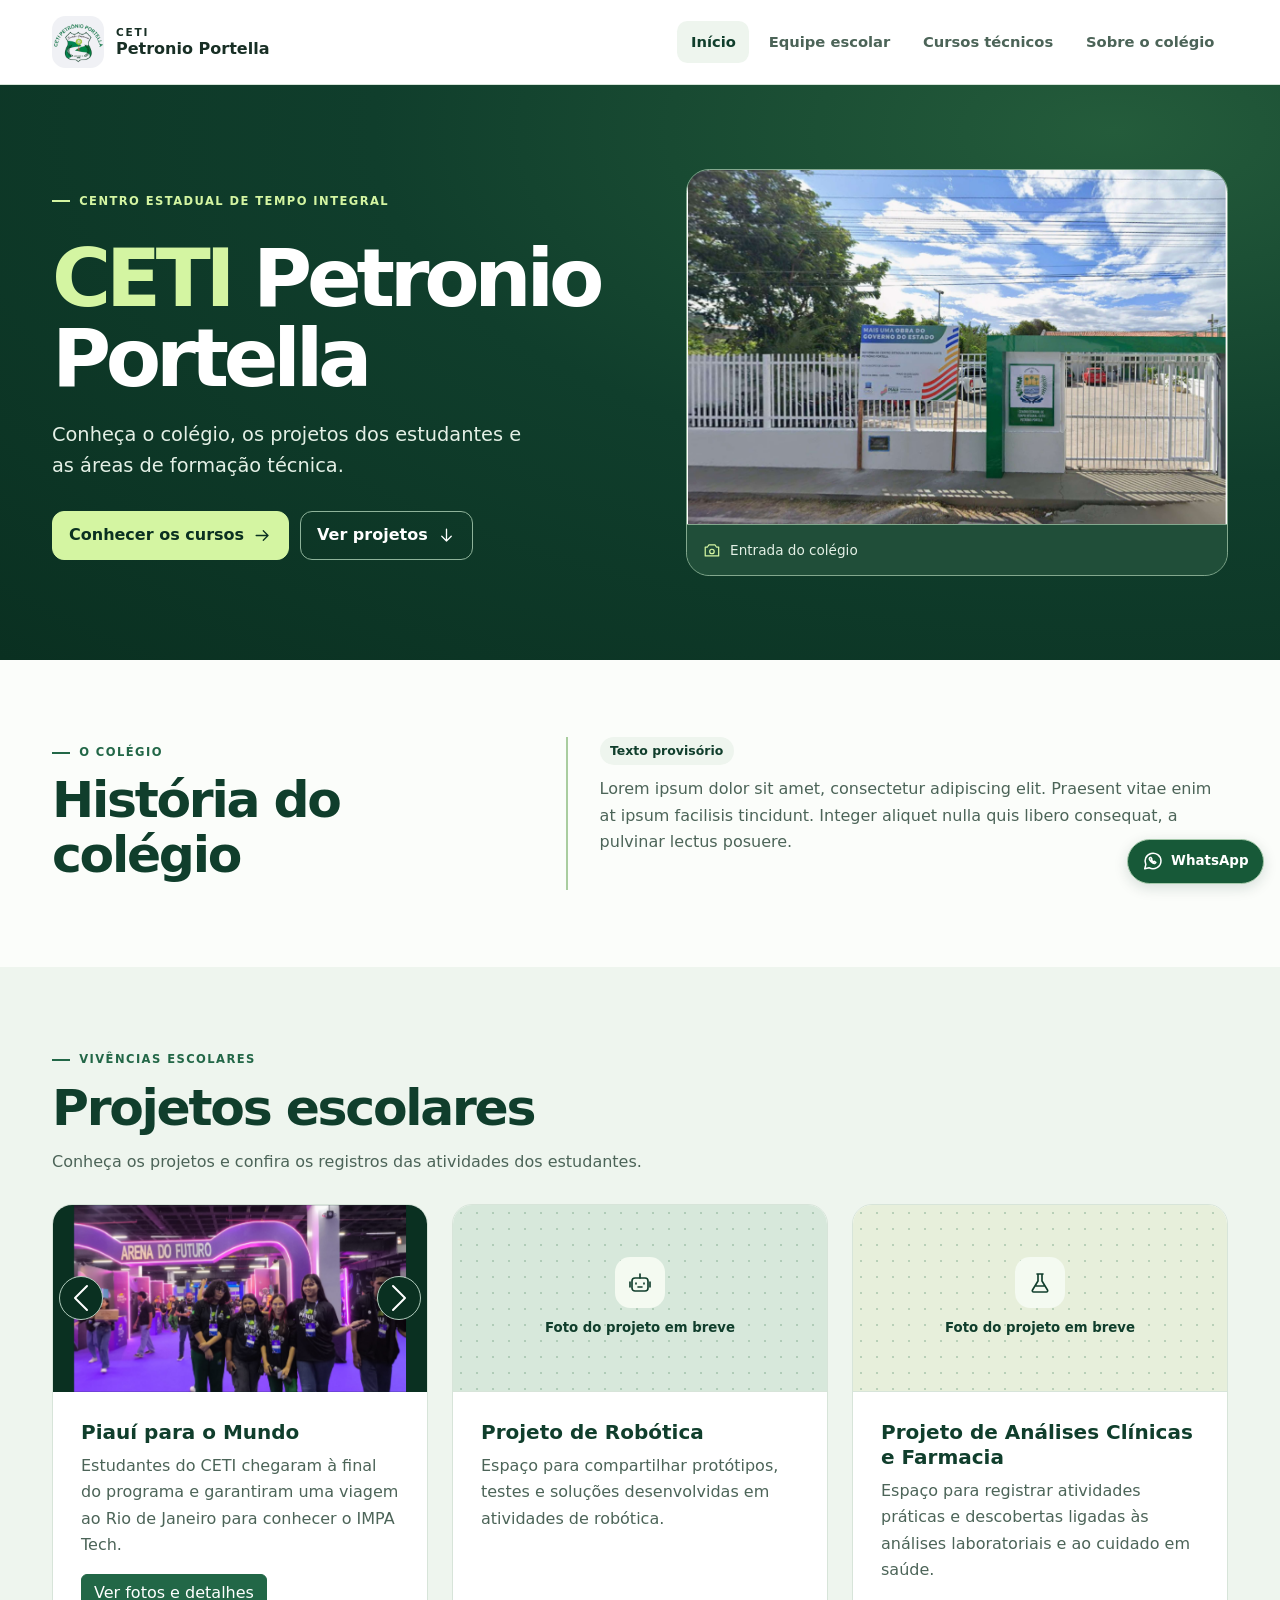
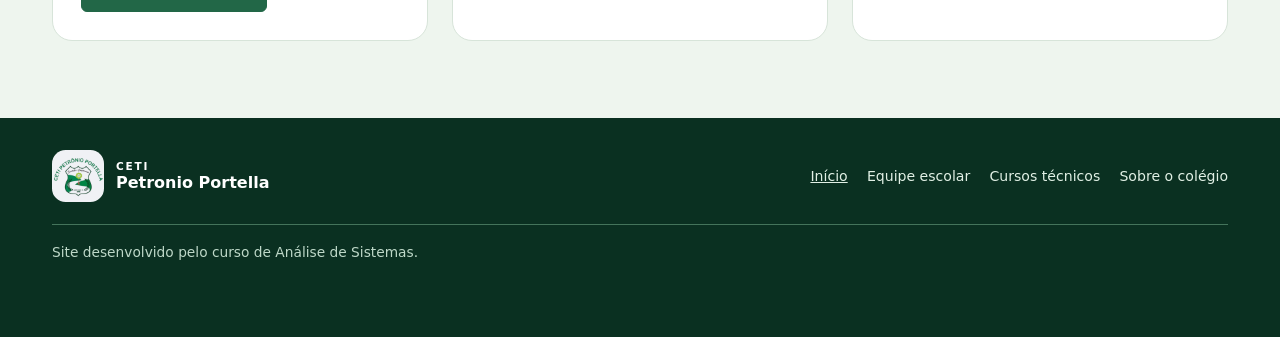
==== index.html @ c9523703 "Adiciona site institucional do CETI Petronio Portella" ====
<!doctype html>
<html lang="pt-BR">
<head>
  <meta charset="utf-8">
  <meta name="viewport" content="width=device-width, initial-scale=1">
  <meta name="description" content="Conheça o CETI Petronio Portella, sua história e seus projetos escolares.">
  <meta name="theme-color" content="#103e2c">
  <title>Início | CETI Petronio Portella</title>
  <link rel="icon" type="image/png" sizes="64x64" href="assets/img/escola/favicon.png">
  <link rel="stylesheet" href="assets/vendor/bootstrap/bootstrap.min.css">
  <link rel="stylesheet" href="assets/css/site.css">
  <script defer src="assets/vendor/bootstrap/bootstrap.bundle.min.js"></script>
  <script defer src="assets/js/site.js"></script>
</head>
<body>
  <a class="skip-link" href="#conteudo">Pular para o conteúdo</a>
  <header class="site-header">
    <nav class="navbar navbar-expand-lg container site-container" aria-label="Menu principal">
      <a class="brand" href="index.html" aria-label="CETI Petronio Portella, início">
        <img class="brand-mark" src="assets/img/escola/logo.jpeg" alt="" width="52" height="52">
        <span class="brand-text"><span>CETI</span><strong>Petronio Portella</strong></span>
      </a>
      <button class="navbar-toggler" type="button" data-bs-toggle="collapse" data-bs-target="#menuPrincipal"
        aria-controls="menuPrincipal" aria-expanded="false" aria-label="Alternar menu principal">
        <span class="navbar-toggler-icon"></span>
      </button>
      <div class="collapse navbar-collapse justify-content-end" id="menuPrincipal">
        <ul class="navbar-nav">
          <li><a class="nav-link active" href="index.html" aria-current="page">Início</a></li>
          <li><a class="nav-link" href="professores.html">Equipe escolar</a></li>
          <li><a class="nav-link" href="cursos.html">Cursos técnicos</a></li>
          <li><a class="nav-link" href="sobre.html">Sobre o colégio</a></li>
        </ul>
      </div>
    </nav>
  </header>
  <main id="conteudo" tabindex="-1">
    <section class="hero">
      <div class="container site-container hero-grid">
        <div class="hero-copy">
          <span class="section-label">CENTRO ESTADUAL DE TEMPO INTEGRAL</span>
          <h1><span>CETI</span> Petronio<br class="d-none d-sm-block"> Portella</h1>
          <p>Conheça o colégio, os projetos dos estudantes e as áreas de formação técnica.</p>
          <div class="hero-actions">
            <a class="btn btn-lime" href="cursos.html">Conhecer os cursos <svg width="19" height="19" viewBox="0 0 24 24" fill="none" stroke="currentColor" stroke-width="1.65" stroke-linecap="round" stroke-linejoin="round" aria-hidden="true" focusable="false"><path d="M4 12h15m-6-6 6 6-6 6"/></svg></a>
            <a class="btn btn-hero-outline" href="#projetos">Ver projetos <svg width="19" height="19" viewBox="0 0 24 24" fill="none" stroke="currentColor" stroke-width="1.65" stroke-linecap="round" stroke-linejoin="round" aria-hidden="true" focusable="false"><path d="M12 4v15m-6-6 6 6 6-6"/></svg></a>
          </div>
        </div>
        <figure class="hero-visual">
          <img src="assets/img/escola/petronio.png" width="1185" height="775"
            alt="Fachada do CETI Petronio Portella com portão branco e pórtico verde">
          <figcaption><svg width="24" height="24" viewBox="0 0 24 24" fill="none" stroke="currentColor" stroke-width="1.65" stroke-linecap="round" stroke-linejoin="round" aria-hidden="true" focusable="false"><path d="M8 5l-2 3H3v12h18V8h-3l-2-3z"/><circle cx="12" cy="14" r="3"/></svg> <span>Entrada do colégio</span></figcaption>
        </figure>
      </div>
    </section>

    <section class="history section-pad" id="historia" aria-labelledby="tituloHistoria">
      <div class="container site-container history-grid">
        <div>
          <span class="section-label">O COLÉGIO</span>
          <h2 id="tituloHistoria">História do colégio</h2>
        </div>
        <div class="history-text">
          <span class="content-tag">Texto provisório</span>
          <!-- Substitua este parágrafo pela história oficial. -->
          <p>Lorem ipsum dolor sit amet, consectetur adipiscing elit. Praesent vitae enim at ipsum facilisis tincidunt. Integer aliquet nulla quis libero consequat, a pulvinar lectus posuere.</p>
        </div>
      </div>
    </section>

    <section class="section-pad soft-section" id="projetos" aria-labelledby="tituloProjetos">
      <div class="container site-container">
        <span class="section-label">VIVÊNCIAS ESCOLARES</span>
        <h2 id="tituloProjetos">Projetos escolares</h2>
        <p class="section-intro">Conheça os projetos e confira os registros das atividades dos estudantes.</p>
        <div class="row g-4">
          <!-- Para adicionar um projeto, copie um card e atualize título, descrição e foto. -->
          <div class="col-md-6 col-lg-4">
            <article class="card project-card h-100">
              <div id="carrosselPiMundo" class="carousel slide project-carousel" aria-label="Fotos do projeto Piauí para o Mundo">
                <div class="carousel-inner">
                  <!-- Mantenha as fotos deste projeto em assets/img/PiMundo/. A galeria ampliada usa estas mesmas imagens. -->
                  <div class="carousel-item active">
                    <button class="project-photo-button" type="button" data-bs-toggle="modal" data-bs-target="#modalPiMundo" aria-label="Ampliar foto 1 de 11 do projeto">
                      <img src="assets/img/PiMundo/WhatsApp%20Image%202026-11-09%20at%2022.52.54%20(1).jpeg"
                        alt="Grupo do CETI na entrada da Arena do Futuro" width="1599" height="899" loading="lazy">
                    </button>
                  </div>
                  <div class="carousel-item">
                    <button class="project-photo-button" type="button" data-bs-toggle="modal" data-bs-target="#modalPiMundo" aria-label="Ampliar foto 2 de 11 do projeto">
                      <img src="assets/img/PiMundo/WhatsApp%20Image%202026-11-09%20at%2022.24.32.jpeg"
                        alt="Estudantes e integrantes da equipe reunidos no pavilhão" width="960" height="1280" loading="lazy">
                    </button>
                  </div>
                  <div class="carousel-item">
                    <button class="project-photo-button" type="button" data-bs-toggle="modal" data-bs-target="#modalPiMundo" aria-label="Ampliar foto 3 de 11 do projeto">
                      <img src="assets/img/PiMundo/WhatsApp%20Image%202026-11-09%20at%2022.52.53%20(1).jpeg"
                        alt="Equipe atrás da mesa com a bandeira do CETI Petronio Portella" width="1201" height="1600" loading="lazy">
                    </button>
                  </div>
                  <div class="carousel-item">
                    <button class="project-photo-button" type="button" data-bs-toggle="modal" data-bs-target="#modalPiMundo" aria-label="Ampliar foto 4 de 11 do projeto">
                      <img src="assets/img/PiMundo/WhatsApp%20Image%202026-11-09%20at%2022.52.53.jpeg"
                        alt="Foto coletiva diante da entrada do evento Do Piauí para o Mundo" width="1200" height="1600" loading="lazy">
                    </button>
                  </div>
                  <div class="carousel-item">
                    <button class="project-photo-button" type="button" data-bs-toggle="modal" data-bs-target="#modalPiMundo" aria-label="Ampliar foto 5 de 11 do projeto">
                      <img src="assets/img/PiMundo/WhatsApp%20Image%202026-11-09%20at%2022.52.54.jpeg"
                        alt="Participantes mostram seus crachás do programa" width="1201" height="1600" loading="lazy">
                    </button>
                  </div>
                  <div class="carousel-item">
                    <button class="project-photo-button" type="button" data-bs-toggle="modal" data-bs-target="#modalPiMundo" aria-label="Ampliar foto 6 de 11 do projeto">
                      <img src="assets/img/PiMundo/WhatsApp%20Image%202026-11-09%20at%2022.52.55.jpeg"
                        alt="Grupo conversa em um estande com uma tela e um notebook" width="1201" height="1600" loading="lazy">
                    </button>
                  </div>
                  <div class="carousel-item">
                    <button class="project-photo-button" type="button" data-bs-toggle="modal" data-bs-target="#modalPiMundo" aria-label="Ampliar foto 7 de 11 do projeto">
                      <img src="assets/img/PiMundo/WhatsApp%20Image%202026-11-09%20at%2022.52.56%20(1).jpeg"
                        alt="Participantes reunidos junto à bancada de um estande" width="1201" height="1600" loading="lazy">
                    </button>
                  </div>
                  <div class="carousel-item">
                    <button class="project-photo-button" type="button" data-bs-toggle="modal" data-bs-target="#modalPiMundo" aria-label="Ampliar foto 8 de 11 do projeto">
                      <img src="assets/img/PiMundo/WhatsApp%20Image%202026-11-09%20at%2022.52.56%20(2).jpeg"
                        alt="Vista do pavilhão com visitantes circulando entre os estandes" width="1599" height="899" loading="lazy">
                    </button>
                  </div>
                  <div class="carousel-item">
                    <button class="project-photo-button" type="button" data-bs-toggle="modal" data-bs-target="#modalPiMundo" aria-label="Ampliar foto 9 de 11 do projeto">
                      <img src="assets/img/PiMundo/WhatsApp%20Image%202026-11-09%20at%2022.52.56%20(3).jpeg"
                        alt="Selfie do grupo diante do painel do evento" width="1040" height="780" loading="lazy">
                    </button>
                  </div>
                  <div class="carousel-item">
                    <button class="project-photo-button" type="button" data-bs-toggle="modal" data-bs-target="#modalPiMundo" aria-label="Ampliar foto 10 de 11 do projeto">
                      <img src="assets/img/PiMundo/WhatsApp%20Image%202026-11-09%20at%2022.52.56%20(4).jpeg"
                        alt="Participantes caminham em direção à entrada do evento" width="899" height="1599" loading="lazy">
                    </button>
                  </div>
                  <div class="carousel-item">
                    <button class="project-photo-button" type="button" data-bs-toggle="modal" data-bs-target="#modalPiMundo" aria-label="Ampliar foto 11 de 11 do projeto">
                      <img src="assets/img/PiMundo/WhatsApp%20Image%202026-11-09%20at%2022.52.56.jpeg"
                        alt="Estudantes conversam ao redor de um notebook no estande" width="1201" height="1600" loading="lazy">
                    </button>
                  </div>
                </div>
                <button class="carousel-control-prev" type="button" data-bs-target="#carrosselPiMundo" data-bs-slide="prev">
                  <span class="carousel-control-prev-icon" aria-hidden="true"></span>
                  <span class="visually-hidden">Foto anterior</span>
                </button>
                <button class="carousel-control-next" type="button" data-bs-target="#carrosselPiMundo" data-bs-slide="next">
                  <span class="carousel-control-next-icon" aria-hidden="true"></span>
                  <span class="visually-hidden">Próxima foto</span>
                </button>
              </div>
              <div class="card-body">
                <h3>Piauí para o Mundo</h3>
                <p>Estudantes do CETI chegaram à final do programa e garantiram uma viagem ao Rio de Janeiro para conhecer o IMPA Tech.</p>
                <button class="btn btn-school mt-3" type="button" data-bs-toggle="modal" data-bs-target="#modalPiMundo">Ver fotos e detalhes</button>
              </div>
            </article>
          </div>
          <div class="col-md-6 col-lg-4">
            <article class="card project-card h-100">
              <!-- Substitua o espaço por uma imagem em assets/img/projetos/ com texto alternativo. -->
              <div class="photo-placeholder project-media media-robotica">
                <span class="photo-icon"><svg width="24" height="24" viewBox="0 0 24 24" fill="none" stroke="currentColor" stroke-width="1.65" stroke-linecap="round" stroke-linejoin="round" aria-hidden="true" focusable="false"><rect x="4" y="7" width="16" height="13" rx="3"/><path d="M12 7V3m-4 9v1m8-1v1m-6 3h4M2 11v5m20-5v5"/></svg></span>
                <span>Foto do projeto em breve</span>
              </div>
              <div class="card-body">
                <h3>Projeto de Robótica</h3>
                <p>Espaço para compartilhar protótipos, testes e soluções desenvolvidas em atividades de robótica.</p>
              </div>
            </article>
          </div>
          <div class="col-md-6 col-lg-4">
            <article class="card project-card h-100">
              <!-- Substitua o espaço por uma imagem em assets/img/projetos/ com texto alternativo. -->
              <div class="photo-placeholder project-media media-saude">
                <span class="photo-icon"><svg width="24" height="24" viewBox="0 0 24 24" fill="none" stroke="currentColor" stroke-width="1.65" stroke-linecap="round" stroke-linejoin="round" aria-hidden="true" focusable="false"><path d="M9 3h6m-5 0v7L4.5 19a1.3 1.3 0 0 0 1.1 2h12.8a1.3 1.3 0 0 0 1.1-2L14 10V3M7 15h10"/></svg></span>
                <span>Foto do projeto em breve</span>
              </div>
              <div class="card-body">
                <h3>Projeto de Análises Clínicas e Farmacia</h3>
                <p>Espaço para registrar atividades práticas e descobertas ligadas às análises laboratoriais e ao cuidado em saúde.</p>
              </div>
            </article>
          </div>
        </div>
      </div>
    </section>
  </main>
  <footer class="site-footer">
    <div class="container site-container">
      <div class="footer-main">
        <a class="brand" href="index.html" aria-label="CETI Petronio Portella, início">
          <img class="brand-mark" src="assets/img/escola/logo.jpeg" alt="" width="52" height="52">
          <span class="brand-text"><span>CETI</span><strong>Petronio Portella</strong></span>
        </a>
        <nav aria-label="Links do rodapé">
          <ul class="footer-links">
            <li><a class="nav-link active" href="index.html" aria-current="page">Início</a></li>
            <li><a class="nav-link" href="professores.html">Equipe escolar</a></li>
            <li><a class="nav-link" href="cursos.html">Cursos técnicos</a></li>
            <li><a class="nav-link" href="sobre.html">Sobre o colégio</a></li>
          </ul>
        </nav>
      </div>
      <p class="footer-credit">Site desenvolvido pelo curso de Análise de Sistemas.</p>
    </div>
  </footer>
  <a class="whatsapp-float" href="sobre.html#contatos" data-whatsapp aria-label="WhatsApp, consultar disponibilidade"><svg width="22" height="22" viewBox="0 0 24 24" fill="none" stroke="currentColor" stroke-width="1.65" stroke-linecap="round" stroke-linejoin="round" aria-hidden="true" focusable="false"><path d="M20.7 11.7a8.7 8.7 0 0 1-13 7.6L3 20.5l1.2-4.5a8.7 8.7 0 1 1 16.5-4.3z"/><path d="M8.4 8.5c-.6.6-.2 2.5 1.6 4.3s3.7 2.2 4.3 1.6l.8-.8-1.7-1.2-.8.6a7.5 7.5 0 0 1-2.3-2.3l.6-.8L9.7 8z"/></svg><span>WhatsApp</span></a>
  <div class="modal fade" id="modalPiMundo" tabindex="-1" aria-labelledby="tituloModalPiMundo" aria-hidden="true">
    <div class="modal-dialog modal-lg modal-dialog-centered modal-dialog-scrollable">
      <div class="modal-content">
        <div class="modal-header">
          <h2 class="modal-title h4" id="tituloModalPiMundo">Piauí para o Mundo</h2>
          <button type="button" class="btn-close" data-bs-dismiss="modal" aria-label="Fechar projeto"></button>
        </div>
        <div class="modal-body">
          <p>O “Do Piauí para o Mundo” é um programa do Governo do Estado do Piauí, executado por meio da Seduc-PI, voltado à internacionalização, à ciência, à tecnologia, à inovação, à liderança e ao empreendedorismo.</p>
          <p>Nossos alunos participaram de várias etapas. Entre 45 mil participantes, chegaram à final e garantiram a viagem ao Rio de Janeiro para conhecer o IMPA Tech.</p>
          <div id="carrosselModalPiMundo" class="carousel project-carousel project-carousel-expanded" aria-label="Fotos ampliadas do projeto Piauí para o Mundo">
            <div class="carousel-inner" aria-live="polite"></div>
            <button class="carousel-control-prev" type="button" data-bs-target="#carrosselModalPiMundo" data-bs-slide="prev">
              <span class="carousel-control-prev-icon" aria-hidden="true"></span>
              <span class="visually-hidden">Foto anterior</span>
            </button>
            <button class="carousel-control-next" type="button" data-bs-target="#carrosselModalPiMundo" data-bs-slide="next">
              <span class="carousel-control-next-icon" aria-hidden="true"></span>
              <span class="visually-hidden">Próxima foto</span>
            </button>
          </div>
        </div>
      </div>
    </div>
  </div>
</body>
</html>
---- assets/css/site.css ----
:root {
  --forest: #103e2c;
  --deep: #0a3021;
  --green: #226747;
  --ink: #182f25;
  --muted: #4c6458;
  --lime: #d4f5a2;
  --mist: #eef5ee;
  --paper: #fbfdfa;
  --line: #d7e4d9;
  --focus: #286ac2;
  --radius: 1.25rem;
}

body {
  color: var(--ink);
  background: var(--paper);
  font-family: system-ui, -apple-system, "Segoe UI", sans-serif;
}

h1, h2, h3 { color: var(--forest); font-weight: 750; }
h1, h2 { letter-spacing: -.045em; }
h2 { font-size: clamp(1.9rem, 4vw, 3.15rem); line-height: 1.08; }
h3 { font-size: 1.25rem; line-height: 1.25; }
p { line-height: 1.65; }
a { color: var(--green); }
img { max-width: 100%; }

:where(a, button):focus-visible,
.btn:focus-visible {
  outline: 3px solid var(--focus);
  outline-offset: 4px;
}

.skip-link {
  position: fixed;
  z-index: 1100;
  top: .75rem;
  left: .75rem;
  transform: translateY(-160%);
  padding: .75rem 1rem;
  background: white;
  color: var(--deep);
}
.skip-link:focus { transform: none; }

.site-container { max-width: 1240px; padding-inline: clamp(1.15rem, 4vw, 2rem); }
.site-header { background: white; border-bottom: 1px solid var(--line); }
.site-header .navbar { min-height: 5.25rem; gap: .85rem; }
.brand { display: inline-flex; align-items: center; gap: .75rem; color: inherit; text-decoration: none; }
.brand-mark {
  display: block;
  width: 3.25rem;
  height: 3.25rem;
  flex: none;
  object-fit: contain;
  border-radius: .85rem;
}
.brand-text { display: grid; gap: .1rem; line-height: 1.1; }
.brand-text > span { font-size: .66rem; font-weight: 800; letter-spacing: .17em; }
.brand-text strong { font-size: 1rem; }
.navbar-nav { gap: .35rem; }
.site-header .navbar-nav .nav-link {
  color: var(--muted);
  padding: .6rem .85rem;
  border-radius: .65rem;
  font-size: .92rem;
  font-weight: 650;
}
.site-header .navbar-nav .nav-link:hover,
.site-header .navbar-nav .nav-link.active { color: var(--forest); background: var(--mist); }
.site-header .navbar-toggler { border-color: var(--line); }
.site-header .navbar-toggler:focus-visible,
.site-header .nav-link:focus-visible { outline: 3px solid var(--focus); box-shadow: none; }

.hero {
  background: radial-gradient(ellipse at 87% 8%, #245c3b 0%, var(--forest) 47%, var(--deep) 100%);
  color: #e4f0e6;
}
.hero-grid {
  display: grid;
  grid-template-columns: 1.05fr 1fr;
  gap: clamp(2rem, 5vw, 5.5rem);
  align-items: center;
  padding-block: clamp(3rem, 6.6vw, 6rem);
}
.hero .section-label { color: var(--lime); }
.hero h1 {
  color: white;
  font-size: clamp(3rem, 6.3vw, 6rem);
  line-height: .99;
  margin: 1.05rem 0 1.25rem;
  letter-spacing: -.065em;
}
.hero h1 span { color: var(--lime); }
.hero-copy > p { font-size: clamp(1rem, 1.7vw, 1.21rem); max-width: 31rem; }
.hero-actions { display: flex; flex-wrap: wrap; gap: .7rem; margin-top: 1.8rem; }
.hero-actions .btn, .contact-whatsapp {
  display: inline-flex;
  align-items: center;
  justify-content: center;
  gap: .55rem;
  padding: .7rem 1rem;
  border-radius: .75rem;
  font-weight: 700;
}
.btn-lime {
  --bs-btn-color: var(--deep);
  --bs-btn-bg: var(--lime);
  --bs-btn-border-color: var(--lime);
  --bs-btn-hover-color: var(--deep);
  --bs-btn-hover-bg: #e5ffbd;
  --bs-btn-hover-border-color: #e5ffbd;
  --bs-btn-active-color: var(--deep);
  --bs-btn-active-bg: #e5ffbd;
  --bs-btn-active-border-color: #e5ffbd;
}
.btn-hero-outline {
  --bs-btn-color: white;
  --bs-btn-border-color: #8eb39a;
  --bs-btn-hover-color: white;
  --bs-btn-hover-bg: #2e6949;
  --bs-btn-hover-border-color: #b4d6bc;
  --bs-btn-active-color: white;
  --bs-btn-active-bg: #2e6949;
  --bs-btn-active-border-color: #b4d6bc;
}
.hero .btn:focus-visible, .site-footer a:focus-visible { outline: 3px solid var(--lime); box-shadow: none; }
.hero-visual {
  margin: 0;
  overflow: hidden;
  border: 1px solid #83a88e;
  border-radius: 1.45rem;
  background: #30654a;
}
.hero-visual > img { display: block; width: 100%; height: auto; }
.hero-visual figcaption {
  display: flex;
  align-items: center;
  gap: .6rem;
  border-top: 1px solid #83a88e;
  padding: .8rem 1rem;
  background: #204e39;
  font-size: .85rem;
}
.hero-visual figcaption svg { color: var(--lime); width: 1.12rem; flex: none; }

.section-pad { padding-block: clamp(2.75rem, 6vw, 5.25rem); }
.soft-section { background: var(--mist); }
.section-label {
  display: inline-flex;
  align-items: center;
  gap: .55rem;
  color: var(--green);
  font-weight: 800;
  font-size: .72rem;
  letter-spacing: .125em;
  margin-bottom: .75rem;
}
.section-label::before { content: ""; width: 1.15rem; height: 2px; background: currentColor; }
.section-intro { max-width: 43rem; color: var(--muted); margin: .85rem 0 1.8rem; }
.history-grid { display: grid; grid-template-columns: .85fr 1.15fr; gap: 1.5rem; }
.history-text { border-left: 2px solid #a9cd9f; padding-left: clamp(1rem, 3vw, 2rem); }
.history-text p { color: var(--muted); margin: .7rem 0 0; }
.content-tag {
  display: inline-block;
  border-radius: 2rem;
  background: var(--mist);
  color: var(--forest);
  padding: .3rem .65rem;
  font-size: .78rem;
  font-weight: 650;
}

.card { border-color: var(--line); border-radius: var(--radius); }
.project-card { overflow: hidden; }
.project-card .card-body, .course-card .card-body { padding: clamp(1.25rem, 3vw, 1.75rem); }
.project-card p, .course-card p { margin-bottom: 0; color: var(--muted); }
.photo-placeholder {
  display: grid;
  place-content: center;
  justify-items: center;
  gap: .65rem;
  padding: 1rem;
  background-color: #e0eee1;
  background-image: radial-gradient(#78a4866a 1px, transparent 1px);
  background-size: 16px 16px;
  color: var(--forest);
  text-align: center;
  font-size: .83rem;
  font-weight: 680;
}
.photo-icon, .tile-icon {
  display: grid;
  place-items: center;
  width: 3.15rem;
  height: 3.15rem;
  border-radius: .95rem;
  background: #f4faf1;
  color: var(--forest);
}
.project-media { aspect-ratio: 2 / 1; width: 100%; object-fit: cover; border-bottom: 1px solid var(--line); }
.project-carousel { background: var(--deep); }
.project-photo-button { display: block; width: 100%; padding: 0; border: 0; background: transparent; }
.project-carousel img { display: block; width: 100%; object-fit: contain; }
.project-photo-button img { aspect-ratio: 2 / 1; height: auto; }
.project-photo-button:focus-visible { outline-color: var(--lime); outline-offset: -4px; }
.project-carousel-expanded { border-radius: .75rem; overflow: hidden; }
.project-carousel-expanded img { height: clamp(14rem, 54vh, 34rem); }
.project-carousel .carousel-control-prev,
.project-carousel .carousel-control-next {
  top: 50%;
  bottom: auto;
  width: 2.75rem;
  height: 2.75rem;
  margin-inline: .4rem;
  transform: translateY(-50%);
  border: 1px solid #b0cbbc;
  border-radius: 50%;
  background: var(--deep);
  opacity: 1;
}
.project-carousel .carousel-control-prev:hover,
.project-carousel .carousel-control-next:hover { background: var(--green); }
.project-carousel .carousel-control-prev:focus-visible,
.project-carousel .carousel-control-next:focus-visible { outline-color: var(--lime); outline-offset: -4px; }
.media-robotica { background-color: #d7e8db; }
.media-saude { background-color: #e7efdb; }

.subhero {
  background: linear-gradient(105deg, #e6f2e3, #f1f7ec);
  border-bottom: 1px solid var(--line);
  padding-block: clamp(2.5rem, 5.5vw, 5rem);
}
.subhero h1 { font-size: clamp(2.6rem, 6vw, 5.25rem); line-height: 1.02; margin: .2rem 0 1rem; }
.subhero p { color: var(--muted); font-size: 1.1rem; max-width: 46rem; margin: 0; }

.team-content, .about-content { padding-block: clamp(2rem, 5vw, 4.5rem); }
.team-directory-heading { display: flex; justify-content: space-between; align-items: end; gap: 2rem; margin-bottom: 1.5rem; }
.team-directory-heading h2 { margin-bottom: 0; }
.team-directory-heading > p { max-width: 26rem; color: var(--muted); margin: 0; }
.team-categories { display: grid; grid-template-columns: repeat(3, minmax(0, 1fr)); gap: 1rem; margin-bottom: 2rem; }
.team-category {
  position: relative;
  display: grid;
  gap: .4rem;
  padding: 1.4rem 1.5rem;
  text-align: left;
  border: 1px solid var(--line);
  border-radius: 1rem;
  background: white;
  color: var(--forest);
}
.team-category strong { font-size: 1.15rem; }
.team-category span { color: var(--muted); font-size: .9rem; }
.team-category:hover { border-color: var(--green); background: var(--mist); }
.team-category.active { background: var(--forest); color: white; border-color: var(--forest); box-shadow: 0 .4rem 1rem #103e2c18; }
.team-category.active span { color: #d5e8d7; }
.team-category.active::after { content: ""; width: 2rem; height: 3px; background: var(--lime); position: absolute; bottom: 0; left: 1.5rem; border-radius: 3px 3px 0 0; }
.team-section-heading { padding-bottom: 1.25rem; margin-bottom: 1.5rem; border-bottom: 1px solid var(--line); }
.team-section h2 { font-size: clamp(1.45rem, 3vw, 2.2rem); margin-bottom: 1rem; }
.team-section-heading h2 { margin-bottom: .5rem; }
.team-section-heading p { color: var(--muted); margin: 0; }
.technical-navigation { display: flex; flex-wrap: wrap; gap: .6rem; padding: 1rem; margin-bottom: 1.75rem; border-radius: 1rem; background: var(--mist); }
.technical-tab { padding: .75rem 1rem; border: 1px solid transparent; border-radius: .65rem; background: transparent; color: var(--forest); font-weight: 650; }
.technical-tab:hover { border-color: #9bbca5; }
.technical-tab.active { background: white; border-color: #afcbb7; box-shadow: 0 .2rem .5rem #103e2c0a; }
.team-panels [role="tabpanel"]:focus-visible { outline: 3px solid var(--focus); outline-offset: 5px; border-radius: .5rem; }
.team-pending-note { color: var(--muted); margin: 1.75rem 0 0; font-size: .9rem; }
.profile-grid { display: grid; grid-template-columns: repeat(4, minmax(0, 1fr)); gap: 1rem; }
.technical-content .profile-grid { grid-template-columns: repeat(3, minmax(0, 1fr)); }
.profile-card { overflow: hidden; box-shadow: 0 .2rem .8rem #103e2c06; }
.profile-card:hover { border-color: #91b39c; box-shadow: 0 .4rem 1rem #103e2c10; }
.profile-photo, .modal-photo {
  display: flex;
  flex-direction: column;
  align-items: center;
  justify-content: center;
  gap: .6rem;
  width: 100%;
  aspect-ratio: 1.68;
  background-color: var(--mist);
  background-image: radial-gradient(#78a4866a 1px, transparent 1px);
  background-size: 15px 15px;
  color: var(--forest);
  overflow: hidden;
  font-size: .8rem;
  font-weight: 650;
}
.profile-photo {
  padding: 0;
  border: 0;
  border-bottom: 1px solid var(--line);
  border-radius: calc(var(--radius) - 1px) calc(var(--radius) - 1px) 0 0;
  cursor: pointer;
}
.profile-photo:hover { background-color: #deedde; }
.profile-photo:focus-visible { outline-offset: -4px; }
.portrait-icon { display: grid; place-items: center; width: 3.6rem; height: 3.6rem; border-radius: 50%; background: #d6ead6; }
.profile-photo img, .modal-photo img { width: 100%; height: 100%; object-fit: cover; }
.profile-photo.has-portrait { aspect-ratio: 4 / 5; background: var(--mist); }
.profile-photo.has-portrait img { object-fit: contain; }
.profile-card .card-body { display: flex; flex-direction: column; align-items: flex-start; padding: 1.25rem; }
.profile-role { color: var(--green); font-size: .875rem; font-weight: 650; margin-bottom: .5rem; }
.profile-name { font-size: 1.2rem; }
.profile-formation { color: var(--muted); font-size: .88rem; margin: 0; }
.profile-card .profile-formation { display: -webkit-box; -webkit-box-orient: vertical; -webkit-line-clamp: 3; overflow: hidden; line-height: 1.65; margin-bottom: 1rem; }
.profile-action { margin-top: auto; padding: .55rem 0; border: 0; background: transparent; color: var(--forest); font-size: .9rem; font-weight: 750; text-decoration: underline; text-underline-offset: .25rem; text-align: left; }
.profile-action:hover { color: var(--green); }
#painel-gestao .profile-grid { grid-template-columns: repeat(2, minmax(0, 1fr)); gap: 1.5rem; }
#painel-gestao .profile-card { display: grid; grid-template-columns: 42% minmax(0, 1fr); }
#painel-gestao .profile-photo { aspect-ratio: auto; height: 100%; min-height: 19rem; border-radius: 0; border-bottom: 0; border-right: 1px solid var(--line); }
.modal-photo { border-radius: .85rem; aspect-ratio: 1.55; }
.modal-photo img { object-fit: contain; }
.modal-profile-role { margin: 1rem 0 0; color: var(--green); font-weight: 700; }
.profile-details { margin: 1rem 0 0; }
.profile-details dd { color: var(--muted); }

@media (max-width: 991.98px) {
  .team-directory-heading { align-items: flex-start; flex-direction: column; gap: 1rem; }
  .team-directory-heading > p { max-width: 38rem; }
  #painel-gestao .profile-grid { grid-template-columns: 1fr; }
  .technical-content .profile-grid { grid-template-columns: repeat(2, minmax(0, 1fr)); }
}
@media (max-width: 575.98px) {
  .team-categories { grid-template-columns: 1fr; gap: .65rem; margin-bottom: 1.5rem; }
  .team-category { padding: 1rem 1.2rem; gap: .15rem; }
  .team-category strong { font-size: 1rem; }
  .technical-navigation { padding: .6rem; }
  .technical-tab { text-align: left; flex: 1 1 100%; }
  .team-content .profile-grid { grid-template-columns: 1fr; }
  .team-content .profile-photo { aspect-ratio: 4 / 3; }
  .team-content .profile-photo.has-portrait { aspect-ratio: 1 / 1; }
  #painel-gestao .profile-card { grid-template-columns: 1fr; }
  #painel-gestao .profile-photo { aspect-ratio: 1 / 1; min-height: 0; height: auto; border-right: 0; border-bottom: 1px solid var(--line); }
}

.activity { padding: .95rem 1rem; margin-top: 1.1rem; border-radius: .7rem; background: var(--mist); }
.activity strong { display: block; color: var(--forest); margin-bottom: .25rem; }

.course-navigation { display: flex; flex-wrap: wrap; gap: .65rem; margin-block: 1.5rem; }
.course-navigation a {
  padding: .7rem 1rem;
  border: 1px solid var(--line);
  border-radius: 2rem;
  background: white;
  font-weight: 650;
  text-decoration: none;
}
.course-navigation a:hover { background: var(--forest); color: white; }
.course-notice { padding: 1.1rem 1.3rem; margin-bottom: 2rem; border-left: 3px solid var(--green); background: var(--mist); }
.course-notice p { margin: .35rem 0 0; color: var(--muted); }
.course-detail { overflow: hidden; scroll-margin-top: 1.5rem; }
.course-detail + .course-detail { margin-top: 2rem; }
.course-banner {
  display: flex;
  align-items: center;
  gap: 1.5rem;
  padding: clamp(1.3rem, 4vw, 2.5rem);
  background: var(--forest);
  color: white;
}
#analises .course-banner { background: #174f49; }
#farmacia .course-banner { background: #27543b; }
#marketing .course-banner { background: #214c3c; }
.course-emblem {
  display: grid;
  place-items: center;
  flex: none;
  width: 6rem;
  height: 6rem;
  border: 1px solid #c5e8ba80;
  border-radius: 1.5rem;
  background: #ffffff10;
  color: var(--lime);
}
.course-emblem svg { width: 3rem; height: 3rem; }
.course-detail .course-banner h3 { color: white; font-size: clamp(1.7rem, 3.6vw, 2.6rem); margin-bottom: .6rem; letter-spacing: -.035em; }
.course-detail .course-banner p { color: #e2f2e2; }
.course-detail .course-banner .course-kicker { color: var(--lime); font-size: .875rem; font-weight: 750; letter-spacing: .09em; margin-bottom: .55rem; }
.course-detail .card-body { padding: clamp(1.3rem, 4vw, 2.5rem); }
.course-overview { max-width: 68rem; font-size: 1.08rem; }
.course-columns { display: grid; grid-template-columns: 1fr 1fr; gap: clamp(1.5rem, 4vw, 3rem); margin-top: 1.75rem; }
.course-detail h4 { color: var(--forest); font-size: 1.1rem; font-weight: 750; margin-bottom: .85rem; }
.course-topics { padding-left: 1.2rem; margin: 0; }
.course-topics li { padding-left: .3rem; }
.course-topics li + li { margin-top: 1rem; }
.course-topics li::marker { color: var(--green); }
.course-topics strong { display: block; margin-bottom: .25rem; }
.course-detail .activity { margin-top: 0; padding: 1.25rem; }
.course-skills { margin-top: 1.5rem; }
.course-outlook { margin-top: 1.75rem; padding-top: 1.5rem; border-top: 1px solid var(--line); }
.course-tags { display: flex; flex-wrap: wrap; gap: .5rem; margin-top: 1.4rem; }
.course-tags span { padding: .35rem .75rem; border-radius: 2rem; background: var(--mist); color: var(--forest); font-size: .875rem; font-weight: 650; }
.course-next-step { display: flex; align-items: center; justify-content: space-between; gap: 1.5rem; margin-top: 3rem; padding: clamp(1.3rem, 4vw, 2.5rem); background: var(--mist); border-radius: var(--radius); }
.course-next-step h2 { font-size: clamp(1.6rem, 3vw, 2.2rem); }
.course-next-step p { color: var(--muted); margin-bottom: 0; max-width: 40rem; }
.course-next-step .btn { flex: none; padding: .8rem 1.2rem; font-weight: 650; }
.course-references { margin-top: 1.5rem; color: var(--muted); }
.course-references summary { cursor: pointer; padding-block: .6rem; color: var(--forest); font-weight: 650; }
.course-references summary:focus-visible { outline: 3px solid var(--focus); outline-offset: 3px; }
.course-references p { margin-top: .6rem; }

@media (max-width: 767.98px) {
  .course-columns { grid-template-columns: 1fr; }
  .course-next-step { align-items: flex-start; flex-direction: column; }
  .course-banner { align-items: flex-start; flex-direction: column; gap: 1rem; }
  .course-emblem { width: 4.5rem; height: 4.5rem; border-radius: 1.1rem; }
  .course-emblem svg { width: 2.5rem; height: 2.5rem; }
}

.contact-panel {
  display: grid;
  grid-template-columns: .9fr 1.1fr;
  gap: 1.75rem;
  padding: clamp(1.25rem, 4vw, 2.6rem);
  background: white;
  border: 1px solid var(--line);
  border-radius: var(--radius);
}
.contact-panel p, .contact-list dd { color: var(--muted); }
.contact-heading { max-width: 46rem; margin-bottom: 1.5rem; }
.contact-heading > p { color: var(--muted); margin: .85rem 0 0; }
.contact-layout { display: grid; grid-template-columns: .85fr 1.65fr; gap: 1.25rem; }
.contact-address {
  display: flex;
  flex-direction: column;
  align-items: flex-start;
  padding: clamp(1.4rem, 3vw, 2rem);
  border-radius: var(--radius);
  background: var(--forest);
  color: white;
}
.contact-icon {
  display: grid;
  place-items: center;
  width: 2.9rem;
  height: 2.9rem;
  flex: none;
  border-radius: .85rem;
  background: var(--mist);
  color: var(--green);
  margin-bottom: 1rem;
}
.contact-address .contact-icon { background: #ffffff15; color: var(--lime); }
.contact-address h3 { color: white; font-size: 1.6rem; }
.contact-school-name { color: var(--lime); font-weight: 650; margin: .4rem 0 .8rem; }
.contact-address address { line-height: 1.85; margin-bottom: 1.5rem; }
.contact-address address span { display: inline-block; margin-top: .6rem; color: #d6e8db; }
.contact-address .btn { margin-top: auto; padding: .75rem 1rem; font-weight: 700; }
.contact-address a:focus-visible { outline-color: var(--lime); }
.contact-channels { display: grid; grid-template-columns: repeat(2, minmax(0, 1fr)); gap: 1.25rem; }
.contact-channel {
  display: flex;
  flex-direction: column;
  align-items: flex-start;
  min-width: 0;
  padding: 1.4rem;
  background: white;
  border: 1px solid var(--line);
  border-radius: var(--radius);
}
.contact-channel h3 { font-size: 1.15rem; margin-bottom: .5rem; }
.contact-icon-whatsapp { background: #e1f3e5; color: #175938; }
.contact-icon-instagram { background: linear-gradient(135deg, #7036b3, #b72461 60%, #c94c25); color: white; }
.contact-channel .contact-value { color: var(--ink); font-weight: 700; overflow-wrap: anywhere; margin: 0 0 .45rem; }
.contact-description { color: var(--muted); margin-bottom: 1rem; }
.contact-action { margin-top: auto; padding-block: .3rem; font-weight: 700; text-underline-offset: .2rem; }
#tituloMapa { scroll-margin-top: 1.5rem; }

@media (max-width: 991.98px) {
  .contact-layout { grid-template-columns: 1fr; }
}
@media (max-width: 575.98px) {
  .contact-channels { grid-template-columns: 1fr; }
}
.contact-list { margin: 0; }
.contact-list > div { display: grid; grid-template-columns: 1fr 1.4fr; gap: .5rem 1rem; padding: .7rem 0; }
.contact-list > div + div { border-top: 1px solid var(--line); }
.contact-list dd { margin: 0; overflow-wrap: anywhere; }
.btn-school {
  --bs-btn-color: white;
  --bs-btn-bg: var(--green);
  --bs-btn-border-color: var(--green);
  --bs-btn-hover-color: white;
  --bs-btn-hover-bg: var(--forest);
  --bs-btn-hover-border-color: var(--forest);
  --bs-btn-active-color: white;
  --bs-btn-active-bg: var(--deep);
  --bs-btn-active-border-color: var(--deep);
}
.contact-whatsapp[hidden] { display: none; }
.about-section { margin-top: clamp(2.6rem, 5vw, 4rem); }
.school-carousel, .map-frame { border-radius: var(--radius); overflow: hidden; margin-top: 1.15rem; }
.gallery-photo {
  display: block;
  width: 100%;
  height: clamp(12rem, 38vw, 28rem);
  object-fit: contain;
  background: var(--deep);
}
.gallery-caption { padding: 1.2rem 1.4rem 4rem; background: var(--deep); color: white; font-weight: 650; }
.school-carousel .carousel-indicators { margin-bottom: .75rem; flex-wrap: wrap; row-gap: .35rem; }
.school-carousel .carousel-indicators button { width: clamp(1rem, 5vw, 2rem); height: .65rem; }
.school-carousel .carousel-control-prev,
.school-carousel .carousel-control-next {
  top: calc(clamp(12rem, 38vw, 28rem) / 2);
  bottom: auto;
  width: 2.65rem;
  height: 2.65rem;
  margin-inline: .75rem;
  transform: translateY(-50%);
  border-radius: 50%;
  background: var(--deep);
  opacity: 1;
}
.school-carousel .carousel-control-prev:hover,
.school-carousel .carousel-control-next:hover { background: var(--green); }
.school-carousel .carousel-control-prev-icon,
.school-carousel .carousel-control-next-icon { width: 1.25rem; height: 1.25rem; }
.school-carousel .carousel-indicators button:focus-visible { outline-color: var(--lime); }

.map-frame { border: 1px solid var(--line); }
.map-frame iframe {
  display: block;
  width: 100%;
  height: clamp(16rem, 45vw, 28rem);
  border: 0;
}

.site-footer { padding: 2rem 0 4.6rem; background: var(--deep); color: white; }
.footer-main { display: flex; justify-content: space-between; align-items: center; flex-wrap: wrap; gap: 1.25rem; }
.footer-links { display: flex; flex-wrap: wrap; gap: .6rem 1.2rem; list-style: none; margin: 0; padding: 0; }
.footer-links a { color: #e1f0e5; font-size: .88rem; }
.footer-links a:hover, .footer-links .active { text-decoration: underline; }
.footer-credit { color: #bed8c8; border-top: 1px solid #44745b; padding-top: 1rem; margin: 1.35rem 0 0; font-size: .86rem; }
.whatsapp-float {
  position: fixed;
  z-index: 1020;
  right: max(1rem, env(safe-area-inset-right));
  bottom: max(1rem, env(safe-area-inset-bottom));
  display: inline-flex;
  align-items: center;
  gap: .45rem;
  padding: .67rem .9rem;
  border: 1px solid #a5c9ab;
  border-radius: 2rem;
  background: #175938;
  color: white;
  box-shadow: 0 .25rem .85rem #102d2a26;
  font-weight: 700;
  font-size: .84rem;
  text-decoration: none;
}
.whatsapp-float:hover { background: var(--deep); color: white; }

@media (max-width: 991.98px) {
  .navbar-collapse { padding-bottom: .6rem; }
  .hero-grid { gap: 2rem; }
  .profile-grid { grid-template-columns: repeat(3, minmax(0, 1fr)); }
}

@media (max-width: 767.98px) {
  .hero-grid, .history-grid, .contact-panel { grid-template-columns: 1fr; }
  .hero-visual { max-width: 35rem; }
  .profile-grid { grid-template-columns: repeat(2, minmax(0, 1fr)); }
}

@media (max-width: 390px) {
  .profile-grid { gap: .65rem; }
  .profile-card .card-body { padding: .75rem; }
  .profile-photo { min-height: 6.5rem; }
  .contact-list > div { grid-template-columns: 1fr; gap: .15rem; }
}
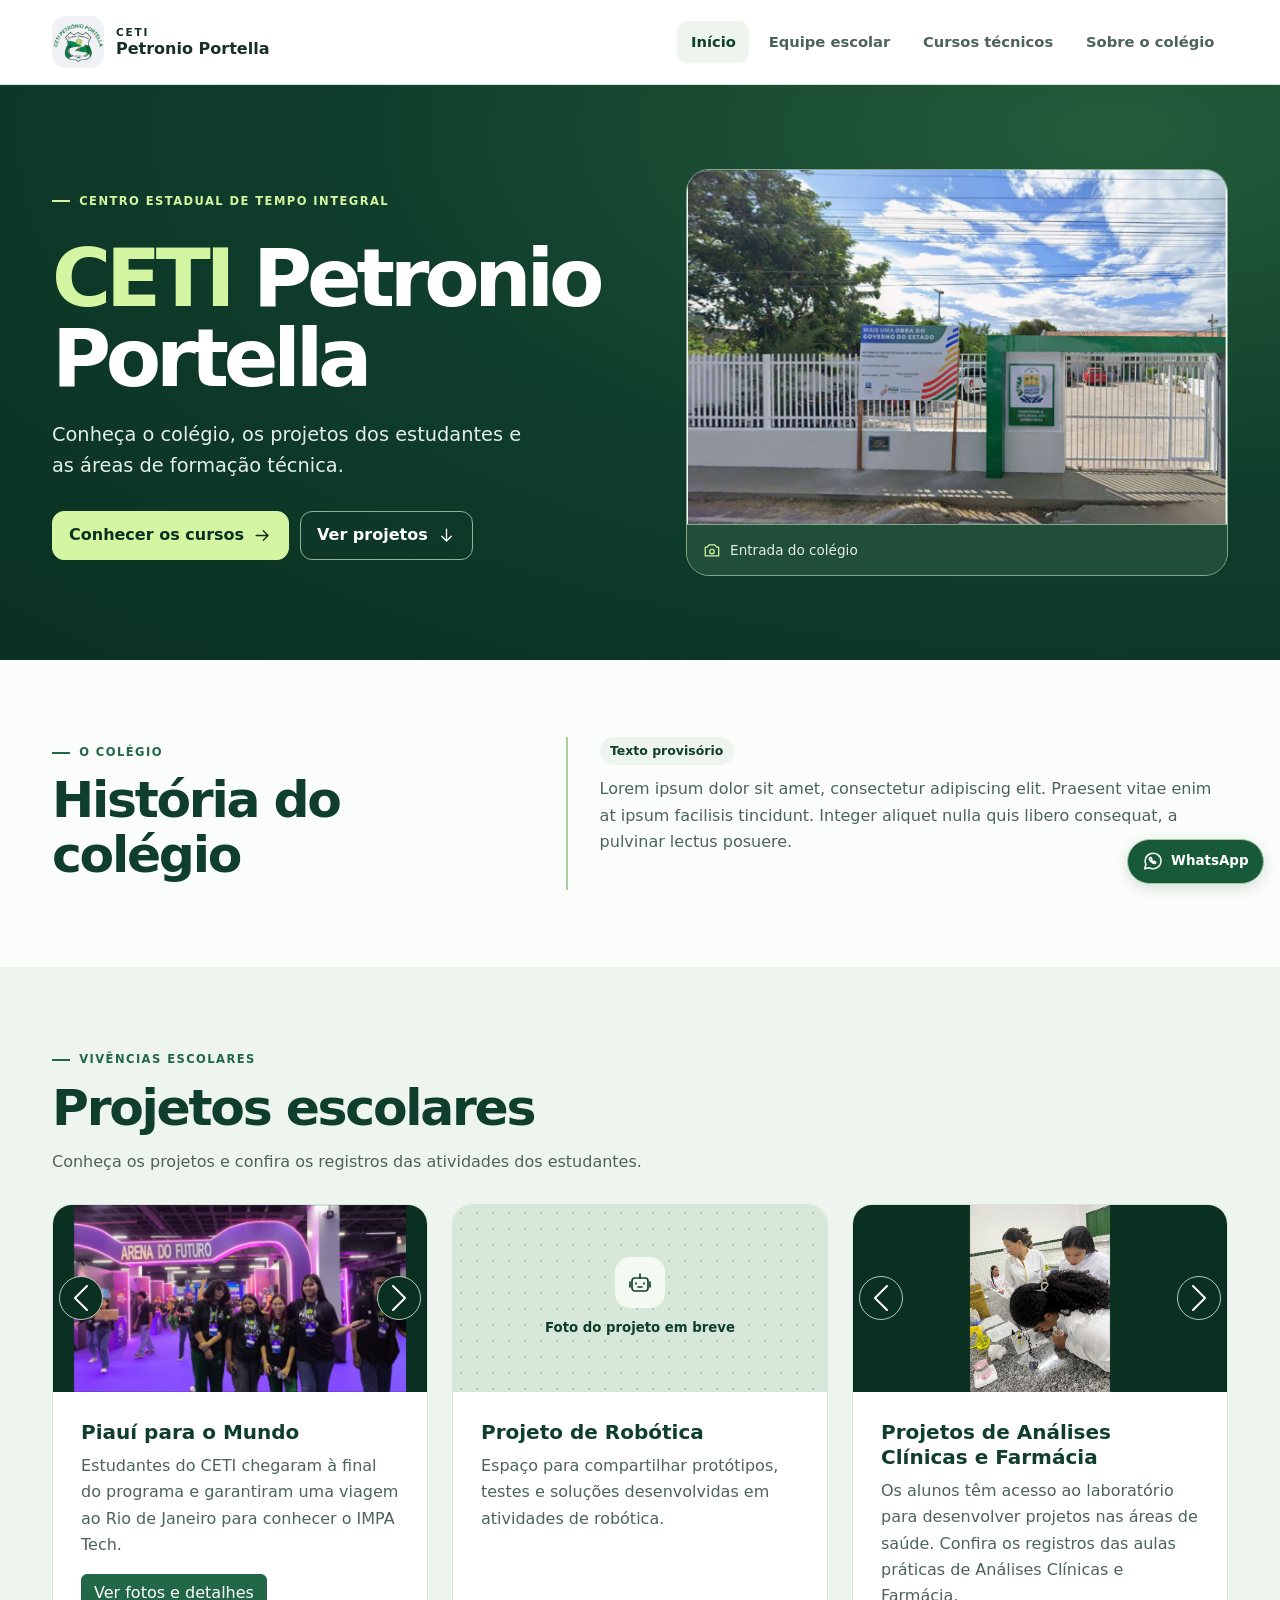
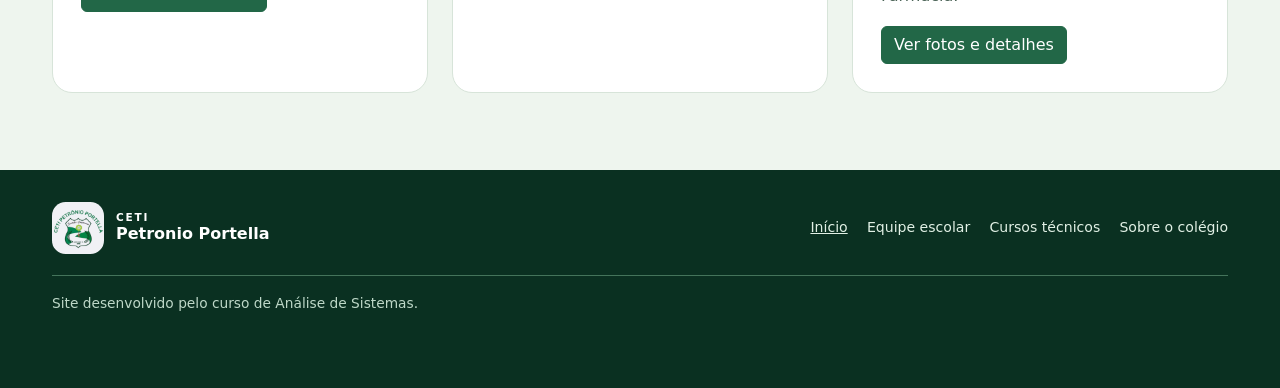
==== commit f1b470fc: "Adiciona galeria das aulas de Farmácia e Análises Clínicas" ====
--- a/index.html
+++ b/index.html
@@ -178,14 +178,131 @@
           </div>
           <div class="col-md-6 col-lg-4">
             <article class="card project-card h-100">
-              <!-- Substitua o espaço por uma imagem em assets/img/projetos/ com texto alternativo. -->
-              <div class="photo-placeholder project-media media-saude">
-                <span class="photo-icon"><svg width="24" height="24" viewBox="0 0 24 24" fill="none" stroke="currentColor" stroke-width="1.65" stroke-linecap="round" stroke-linejoin="round" aria-hidden="true" focusable="false"><path d="M9 3h6m-5 0v7L4.5 19a1.3 1.3 0 0 0 1.1 2h12.8a1.3 1.3 0 0 0 1.1-2L14 10V3M7 15h10"/></svg></span>
-                <span>Foto do projeto em breve</span>
+              <div id="carrosselSaude" class="carousel slide project-carousel" aria-label="Aulas de Análises Clínicas e Farmácia">
+                <div class="carousel-inner">
+                  <!-- Adicione aqui os registros de aula em assets/img/projetosFarmAnalise/. -->
+                  <div class="carousel-item active">
+                    <button class="project-photo-button" type="button" data-bs-toggle="modal" data-bs-target="#modalSaude" aria-label="Ampliar foto 1 de 18 das aulas">
+                      <img src="assets/img/projetosFarmAnalise/WhatsApp%20Image%202026-11-26%20at%2006.25.23.jpeg"
+                        alt="Estudantes de jaleco acompanham uma atividade na bancada" width="960" height="1280" loading="lazy">
+                    </button>
+                  </div>
+                  <div class="carousel-item">
+                    <button class="project-photo-button" type="button" data-bs-toggle="modal" data-bs-target="#modalSaude" aria-label="Ampliar foto 2 de 18 das aulas">
+                      <img src="assets/img/projetosFarmAnalise/WhatsApp%20Image%202026-11-26%20at%2006.19.21%20(1).jpeg"
+                        alt="Mãos com luvas seguram um tubo com líquido amarelo no laboratório" width="720" height="1280" loading="lazy">
+                    </button>
+                  </div>
+                  <div class="carousel-item">
+                    <button class="project-photo-button" type="button" data-bs-toggle="modal" data-bs-target="#modalSaude" aria-label="Ampliar foto 3 de 18 das aulas">
+                      <img src="assets/img/projetosFarmAnalise/WhatsApp%20Image%202026-11-26%20at%2006.19.21%20(2).jpeg"
+                        alt="Estudante com jaleco e touca realiza uma atividade na bancada" width="720" height="1280" loading="lazy">
+                    </button>
+                  </div>
+                  <div class="carousel-item">
+                    <button class="project-photo-button" type="button" data-bs-toggle="modal" data-bs-target="#modalSaude" aria-label="Ampliar foto 4 de 18 das aulas">
+                      <img src="assets/img/projetosFarmAnalise/WhatsApp%20Image%202026-11-26%20at%2006.19.21.jpeg"
+                        alt="Estudante manipula materiais sobre a bancada do laboratório" width="960" height="1280" loading="lazy">
+                    </button>
+                  </div>
+                  <div class="carousel-item">
+                    <button class="project-photo-button" type="button" data-bs-toggle="modal" data-bs-target="#modalSaude" aria-label="Ampliar foto 5 de 18 das aulas">
+                      <img src="assets/img/projetosFarmAnalise/WhatsApp%20Image%202026-11-26%20at%2006.19.22%20(1).jpeg"
+                        alt="Bancada com recipientes, materiais e um modelo anatômico" width="720" height="1280" loading="lazy">
+                    </button>
+                  </div>
+                  <div class="carousel-item">
+                    <button class="project-photo-button" type="button" data-bs-toggle="modal" data-bs-target="#modalSaude" aria-label="Ampliar foto 6 de 18 das aulas">
+                      <img src="assets/img/projetosFarmAnalise/WhatsApp%20Image%202026-11-26%20at%2006.19.22%20(2).jpeg"
+                        alt="Microscópios organizados na bancada do laboratório" width="720" height="1280" loading="lazy">
+                    </button>
+                  </div>
+                  <div class="carousel-item">
+                    <button class="project-photo-button" type="button" data-bs-toggle="modal" data-bs-target="#modalSaude" aria-label="Ampliar foto 7 de 18 das aulas">
+                      <img src="assets/img/projetosFarmAnalise/WhatsApp%20Image%202026-11-26%20at%2006.19.22%20(3).jpeg"
+                        alt="Equipamento de laboratório com a tampa aberta sobre a bancada" width="720" height="1280" loading="lazy">
+                    </button>
+                  </div>
+                  <div class="carousel-item">
+                    <button class="project-photo-button" type="button" data-bs-toggle="modal" data-bs-target="#modalSaude" aria-label="Ampliar foto 8 de 18 das aulas">
+                      <img src="assets/img/projetosFarmAnalise/WhatsApp%20Image%202026-11-26%20at%2006.19.22.jpeg"
+                        alt="Vista da bancada com balanças e materiais para as aulas" width="720" height="1280" loading="lazy">
+                    </button>
+                  </div>
+                  <div class="carousel-item">
+                    <button class="project-photo-button" type="button" data-bs-toggle="modal" data-bs-target="#modalSaude" aria-label="Ampliar foto 9 de 18 das aulas">
+                      <img src="assets/img/projetosFarmAnalise/WhatsApp%20Image%202026-11-26%20at%2006.25.22.jpeg"
+                        alt="Frascos e lâmina com gotas coloridas durante uma atividade prática" width="960" height="1280" loading="lazy">
+                    </button>
+                  </div>
+                  <div class="carousel-item">
+                    <button class="project-photo-button" type="button" data-bs-toggle="modal" data-bs-target="#modalSaude" aria-label="Ampliar foto 10 de 18 das aulas">
+                      <img src="assets/img/projetosFarmAnalise/WhatsApp%20Image%202026-11-26%20at%2006.25.23%20(1).jpeg"
+                        alt="Materiais de uma aula prática dispostos sobre a bancada" width="960" height="1280" loading="lazy">
+                    </button>
+                  </div>
+                  <div class="carousel-item">
+                    <button class="project-photo-button" type="button" data-bs-toggle="modal" data-bs-target="#modalSaude" aria-label="Ampliar foto 11 de 18 das aulas">
+                      <img src="assets/img/projetosFarmAnalise/WhatsApp%20Image%202026-11-26%20at%2006.25.24%20(1).jpeg"
+                        alt="Estudantes realizam uma atividade com recipientes no laboratório" width="720" height="1280" loading="lazy">
+                    </button>
+                  </div>
+                  <div class="carousel-item">
+                    <button class="project-photo-button" type="button" data-bs-toggle="modal" data-bs-target="#modalSaude" aria-label="Ampliar foto 12 de 18 das aulas">
+                      <img src="assets/img/projetosFarmAnalise/WhatsApp%20Image%202026-11-26%20at%2006.25.24%20(2).jpeg"
+                        alt="Estudante com jaleco e touca mexe o conteúdo de um recipiente" width="720" height="1280" loading="lazy">
+                    </button>
+                  </div>
+                  <div class="carousel-item">
+                    <button class="project-photo-button" type="button" data-bs-toggle="modal" data-bs-target="#modalSaude" aria-label="Ampliar foto 13 de 18 das aulas">
+                      <img src="assets/img/projetosFarmAnalise/WhatsApp%20Image%202026-11-26%20at%2006.25.24%20(3).jpeg"
+                        alt="Mão com luva apresenta duas peças vermelhas produzidas na aula" width="1280" height="720" loading="lazy">
+                    </button>
+                  </div>
+                  <div class="carousel-item">
+                    <button class="project-photo-button" type="button" data-bs-toggle="modal" data-bs-target="#modalSaude" aria-label="Ampliar foto 14 de 18 das aulas">
+                      <img src="assets/img/projetosFarmAnalise/WhatsApp%20Image%202026-11-26%20at%2006.25.24%20(4).jpeg"
+                        alt="Grupo de estudantes participa de uma atividade prática no laboratório" width="960" height="1280" loading="lazy">
+                    </button>
+                  </div>
+                  <div class="carousel-item">
+                    <button class="project-photo-button" type="button" data-bs-toggle="modal" data-bs-target="#modalSaude" aria-label="Ampliar foto 15 de 18 das aulas">
+                      <img src="assets/img/projetosFarmAnalise/WhatsApp%20Image%202026-11-26%20at%2006.25.24%20(5).jpeg"
+                        alt="Estudante com equipamentos de proteção acompanha o preparo em um recipiente" width="960" height="1280" loading="lazy">
+                    </button>
+                  </div>
+                  <div class="carousel-item">
+                    <button class="project-photo-button" type="button" data-bs-toggle="modal" data-bs-target="#modalSaude" aria-label="Ampliar foto 16 de 18 das aulas">
+                      <img src="assets/img/projetosFarmAnalise/WhatsApp%20Image%202026-11-26%20at%2006.25.24%20(6).jpeg"
+                        alt="Estudante com jaleco e máscara trabalha junto à bancada" width="960" height="1280" loading="lazy">
+                    </button>
+                  </div>
+                  <div class="carousel-item">
+                    <button class="project-photo-button" type="button" data-bs-toggle="modal" data-bs-target="#modalSaude" aria-label="Ampliar foto 17 de 18 das aulas">
+                      <img src="assets/img/projetosFarmAnalise/WhatsApp%20Image%202026-11-26%20at%2006.25.24%20(7).jpeg"
+                        alt="Estudantes com equipamentos de proteção observam um material da atividade" width="960" height="1280" loading="lazy">
+                    </button>
+                  </div>
+                  <div class="carousel-item">
+                    <button class="project-photo-button" type="button" data-bs-toggle="modal" data-bs-target="#modalSaude" aria-label="Ampliar foto 18 de 18 das aulas">
+                      <img src="assets/img/projetosFarmAnalise/WhatsApp%20Image%202026-11-26%20at%2006.25.24.jpeg"
+                        alt="Mão com luva mostra uma peça produzida junto a moldes sobre a bancada" width="720" height="1280" loading="lazy">
+                    </button>
+                  </div>
+                </div>
+                <button class="carousel-control-prev" type="button" data-bs-target="#carrosselSaude" data-bs-slide="prev">
+                  <span class="carousel-control-prev-icon" aria-hidden="true"></span>
+                  <span class="visually-hidden">Foto anterior</span>
+                </button>
+                <button class="carousel-control-next" type="button" data-bs-target="#carrosselSaude" data-bs-slide="next">
+                  <span class="carousel-control-next-icon" aria-hidden="true"></span>
+                  <span class="visually-hidden">Próxima foto</span>
+                </button>
               </div>
               <div class="card-body">
-                <h3>Projeto de Análises Clínicas e Farmacia</h3>
-                <p>Espaço para registrar atividades práticas e descobertas ligadas às análises laboratoriais e ao cuidado em saúde.</p>
+                <h3>Projetos de Análises Clínicas e Farmácia</h3>
+                <p>Os alunos têm acesso ao laboratório para desenvolver projetos nas áreas de saúde. Confira os registros das aulas práticas de Análises Clínicas e Farmácia.</p>
+                <button class="btn btn-school mt-3" type="button" data-bs-toggle="modal" data-bs-target="#modalSaude">Ver fotos e detalhes</button>
               </div>
             </article>
           </div>
@@ -213,7 +330,7 @@
     </div>
   </footer>
   <a class="whatsapp-float" href="sobre.html#contatos" data-whatsapp aria-label="WhatsApp, consultar disponibilidade"><svg width="22" height="22" viewBox="0 0 24 24" fill="none" stroke="currentColor" stroke-width="1.65" stroke-linecap="round" stroke-linejoin="round" aria-hidden="true" focusable="false"><path d="M20.7 11.7a8.7 8.7 0 0 1-13 7.6L3 20.5l1.2-4.5a8.7 8.7 0 1 1 16.5-4.3z"/><path d="M8.4 8.5c-.6.6-.2 2.5 1.6 4.3s3.7 2.2 4.3 1.6l.8-.8-1.7-1.2-.8.6a7.5 7.5 0 0 1-2.3-2.3l.6-.8L9.7 8z"/></svg><span>WhatsApp</span></a>
-  <div class="modal fade" id="modalPiMundo" tabindex="-1" aria-labelledby="tituloModalPiMundo" aria-hidden="true">
+  <div class="modal fade" id="modalPiMundo" data-project-carousel="#carrosselPiMundo" tabindex="-1" aria-labelledby="tituloModalPiMundo" aria-hidden="true">
     <div class="modal-dialog modal-lg modal-dialog-centered modal-dialog-scrollable">
       <div class="modal-content">
         <div class="modal-header">
@@ -238,5 +355,30 @@
       </div>
     </div>
   </div>
+  <div class="modal fade" id="modalSaude" data-project-carousel="#carrosselSaude" tabindex="-1" aria-labelledby="tituloModalSaude" aria-hidden="true">
+    <div class="modal-dialog modal-lg modal-dialog-centered modal-dialog-scrollable">
+      <div class="modal-content">
+        <div class="modal-header">
+          <h2 class="modal-title h4" id="tituloModalSaude">Projetos de Análises Clínicas e Farmácia</h2>
+          <button type="button" class="btn-close" data-bs-dismiss="modal" aria-label="Fechar projeto"></button>
+        </div>
+        <div class="modal-body">
+          <p>Os alunos dos cursos de Análises Clínicas e Farmácia têm acesso ao laboratório para desenvolver atividades práticas e produzir projetos nas áreas de saúde. Esse espaço aproxima os conteúdos estudados em sala de aula das experiências de aprendizagem com materiais e equipamentos.</p>
+          <p>As fotos retratam momentos das aulas e a participação dos estudantes nas atividades do laboratório, com acompanhamento dos professores.</p>
+          <div id="carrosselModalSaude" class="carousel project-carousel project-carousel-expanded" aria-label="Fotos ampliadas das aulas de Análises Clínicas e Farmácia">
+            <div class="carousel-inner" aria-live="polite"></div>
+            <button class="carousel-control-prev" type="button" data-bs-target="#carrosselModalSaude" data-bs-slide="prev">
+              <span class="carousel-control-prev-icon" aria-hidden="true"></span>
+              <span class="visually-hidden">Foto anterior</span>
+            </button>
+            <button class="carousel-control-next" type="button" data-bs-target="#carrosselModalSaude" data-bs-slide="next">
+              <span class="carousel-control-next-icon" aria-hidden="true"></span>
+              <span class="visually-hidden">Próxima foto</span>
+            </button>
+          </div>
+        </div>
+      </div>
+    </div>
+  </div>
 </body>
 </html>
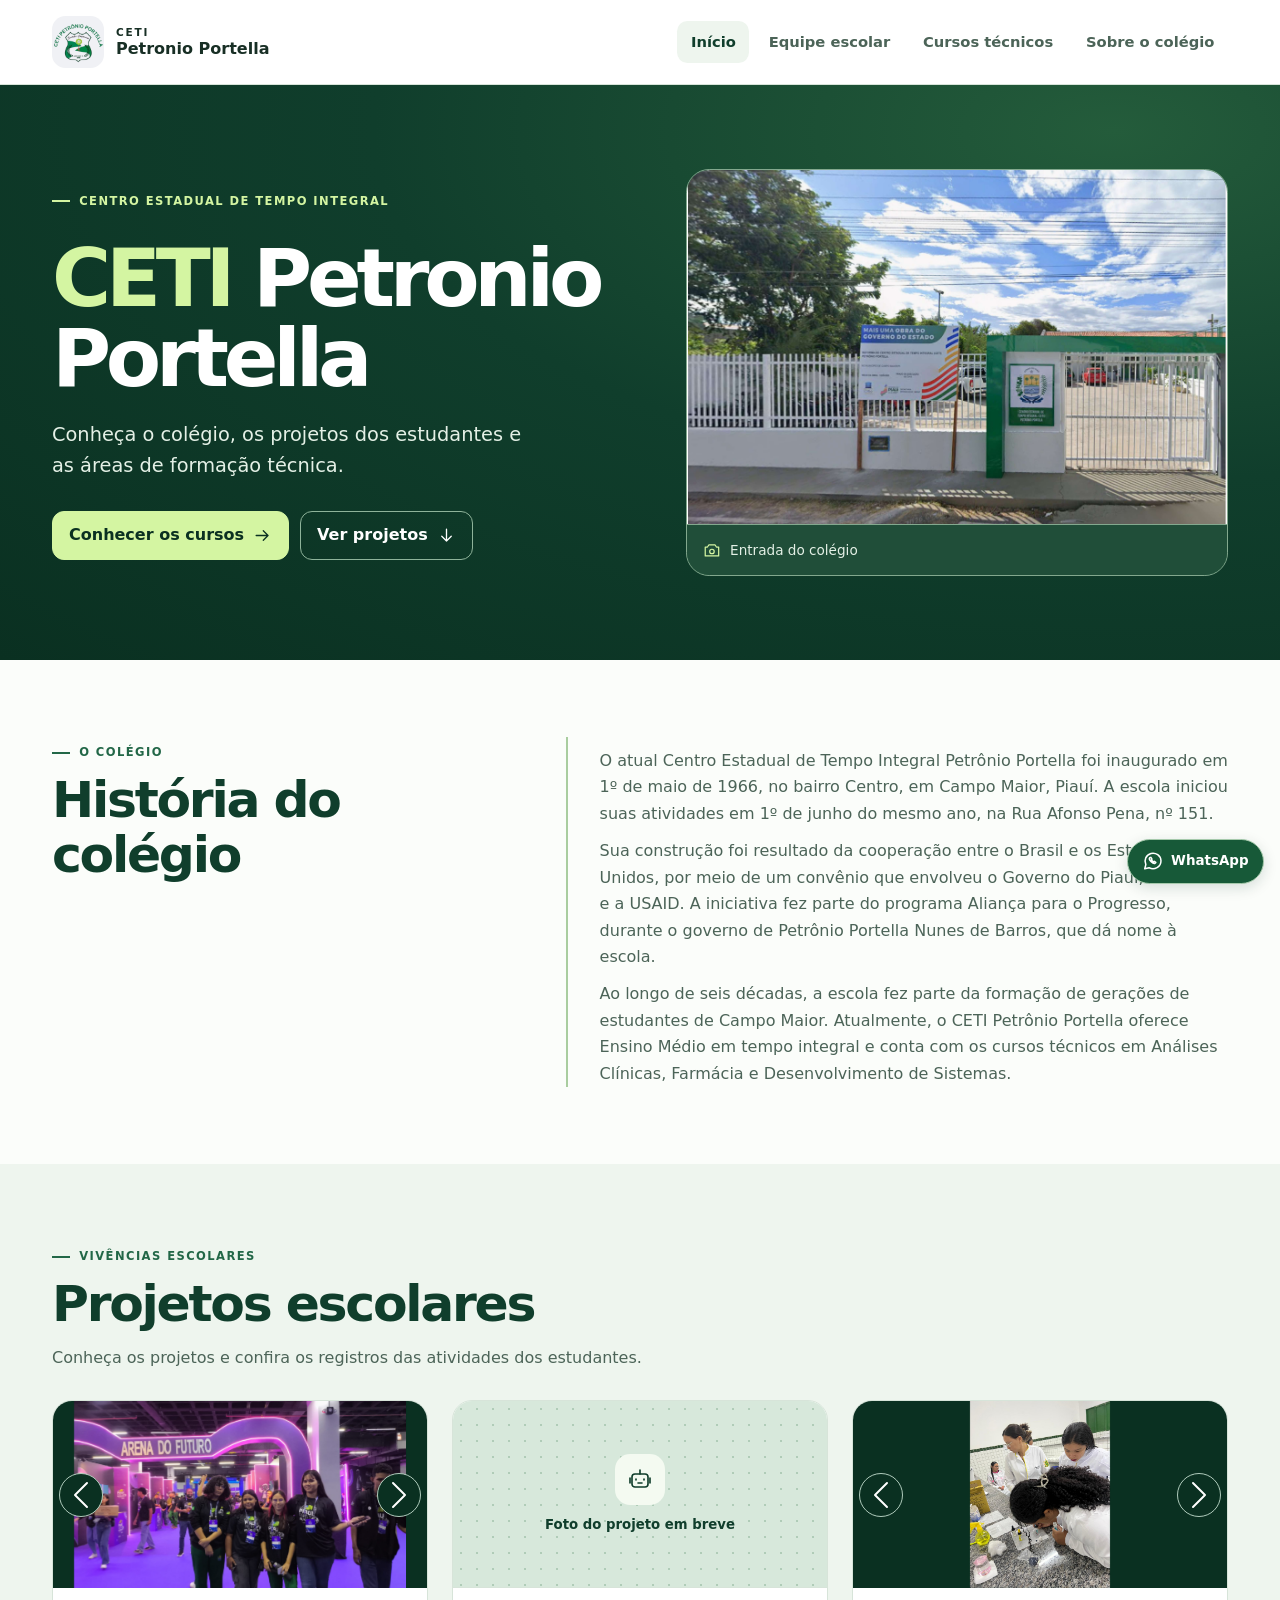
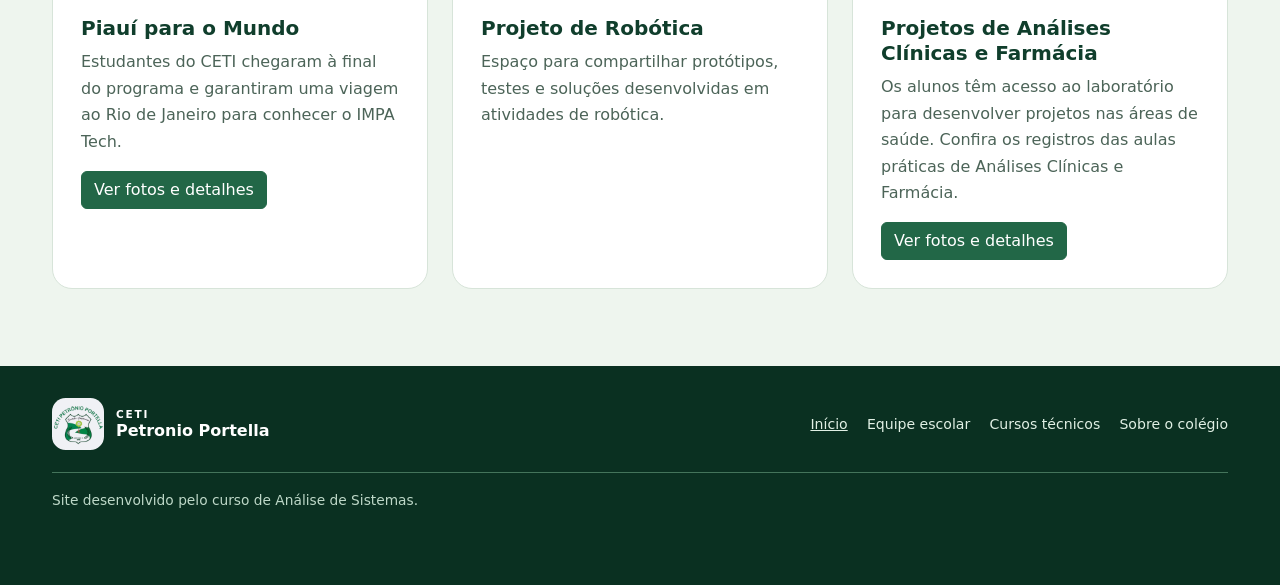
==== commit cbed7793: "Atualiza história institucional do colégio" ====
--- a/index.html
+++ b/index.html
@@ -61,9 +61,9 @@
           <h2 id="tituloHistoria">História do colégio</h2>
         </div>
         <div class="history-text">
-          <span class="content-tag">Texto provisório</span>
-          <!-- Substitua este parágrafo pela história oficial. -->
-          <p>Lorem ipsum dolor sit amet, consectetur adipiscing elit. Praesent vitae enim at ipsum facilisis tincidunt. Integer aliquet nulla quis libero consequat, a pulvinar lectus posuere.</p>
+          <p>O atual Centro Estadual de Tempo Integral Petrônio Portella foi inaugurado em 1º de maio de 1966, no bairro Centro, em Campo Maior, Piauí. A escola iniciou suas atividades em 1º de junho do mesmo ano, na Rua Afonso Pena, nº 151.</p>
+          <p>Sua construção foi resultado da cooperação entre o Brasil e os Estados Unidos, por meio de um convênio que envolveu o Governo do Piauí, a Sudene e a USAID. A iniciativa fez parte do programa Aliança para o Progresso, durante o governo de Petrônio Portella Nunes de Barros, que dá nome à escola.</p>
+          <p>Ao longo de seis décadas, a escola fez parte da formação de gerações de estudantes de Campo Maior. Atualmente, o CETI Petrônio Portella oferece Ensino Médio em tempo integral e conta com os cursos técnicos em Análises Clínicas, Farmácia e Desenvolvimento de Sistemas.</p>
         </div>
       </div>
     </section>
